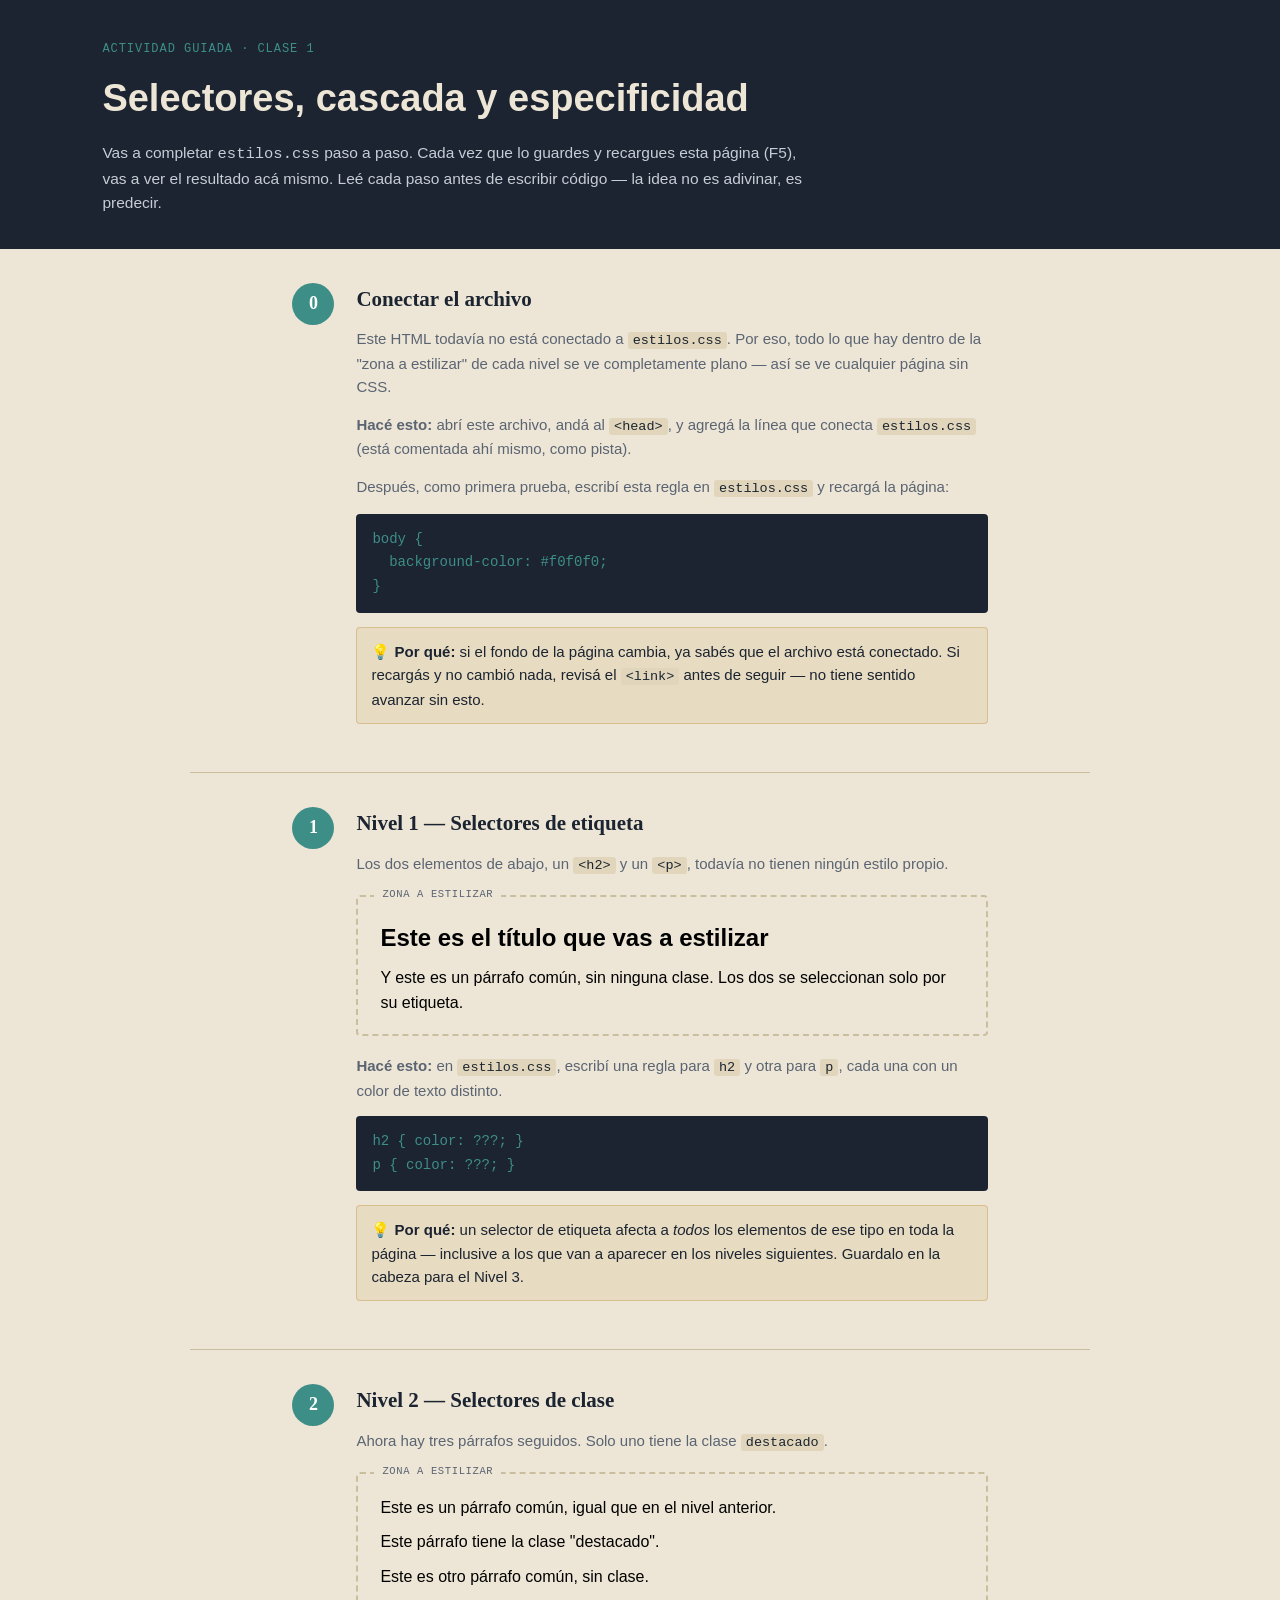
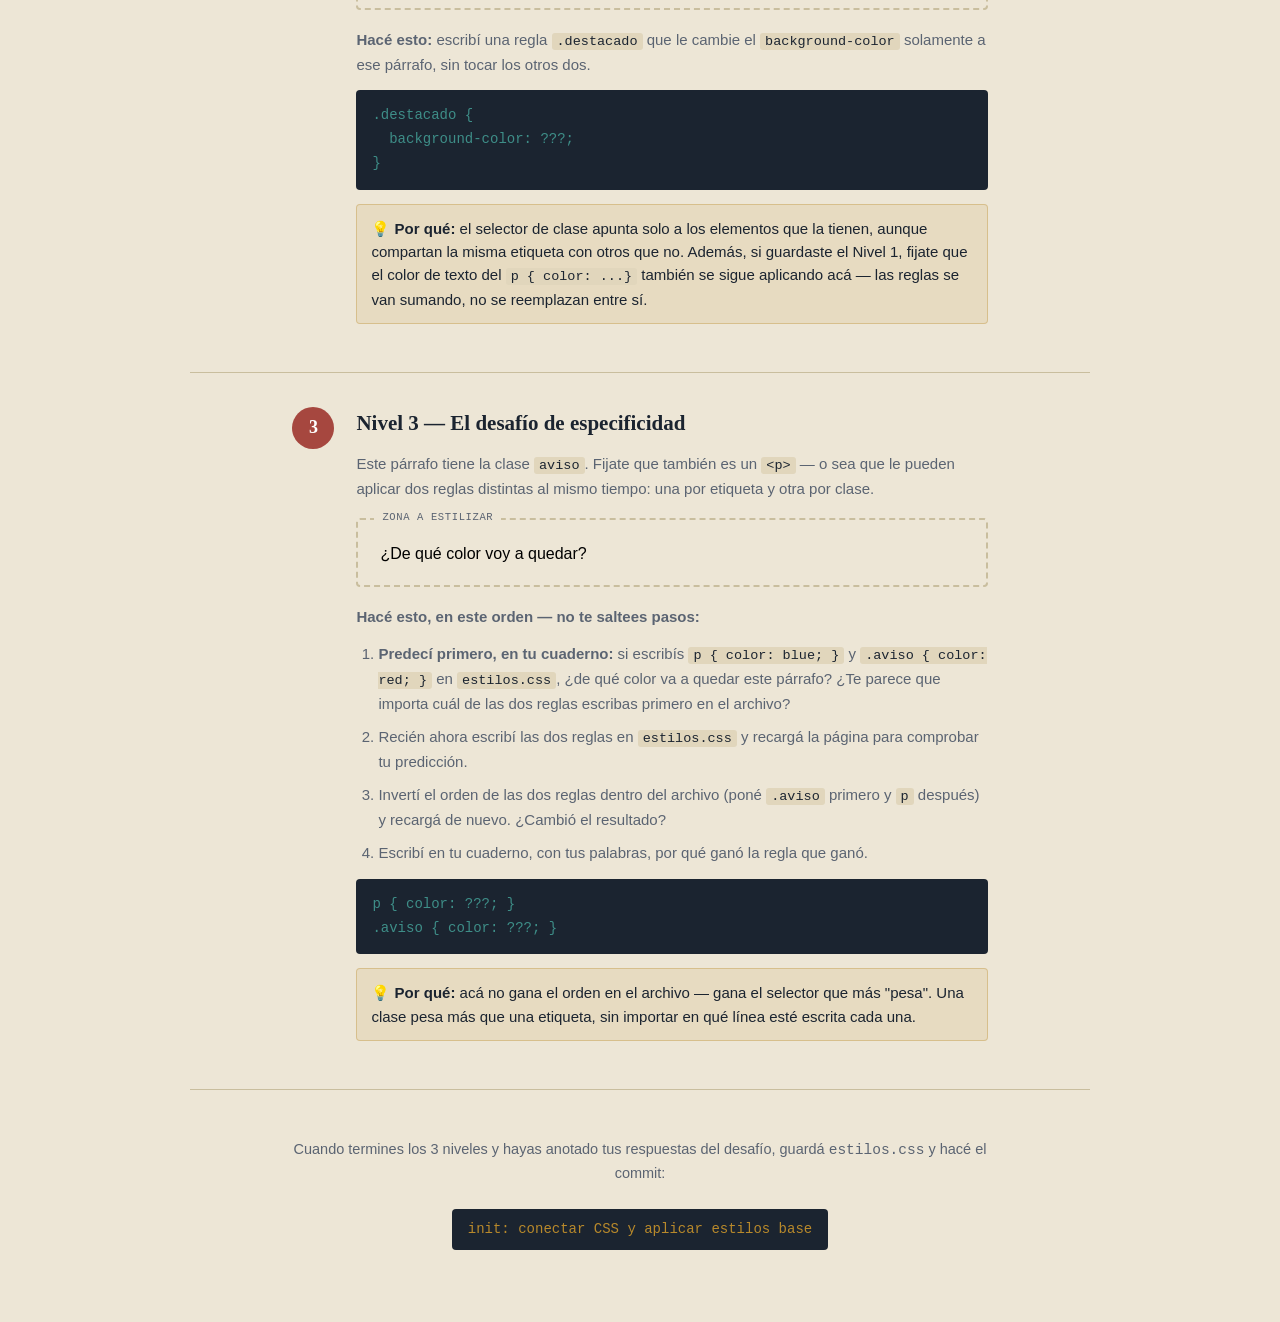
==== Clases/4°_semana/index.html @ 77b89332 "Add week 4 CSS activity files Add Clase 1 activity for selectors and specificity under Clases/4º_sem" ====
<!DOCTYPE html>
<html lang="es">
<head>
<meta charset="UTF-8">
<meta name="viewport" content="width=device-width, initial-scale=1.0">
<title>Actividad Clase 1 · Selectores y especificidad</title>
<link rel="stylesheet" href="guia.css">
<!--
  PASO 0 — todavía falta esta línea acá abajo:
  <link rel="stylesheet" href="estilos.css">
  Fijate cómo está escrita la línea de arriba (la de guia.css) para copiar el mismo formato.
-->
</head>
<body>

<header class="paso-header">
  <p class="eyebrow">Actividad guiada · Clase 1</p>
  <h1>Selectores, cascada y especificidad</h1>
  <p class="intro">Vas a completar <code>estilos.css</code> paso a paso. Cada vez que lo guardes y recargues esta página (F5), vas a ver el resultado acá mismo. Leé cada paso antes de escribir código — la idea no es adivinar, es predecir.</p>
</header>

<section class="paso" id="paso-0">
  <div class="paso-numero">0</div>
  <div class="paso-contenido">
    <h3 class="paso-titulo">Conectar el archivo</h3>
    <p>Este HTML todavía no está conectado a <code>estilos.css</code>. Por eso, todo lo que hay dentro de la "zona a estilizar" de cada nivel se ve completamente plano — así se ve cualquier página sin CSS.</p>
    <p><strong>Hacé esto:</strong> abrí este archivo, andá al <code>&lt;head&gt;</code>, y agregá la línea que conecta <code>estilos.css</code> (está comentada ahí mismo, como pista).</p>
    <p>Después, como primera prueba, escribí esta regla en <code>estilos.css</code> y recargá la página:</p>
    <div class="codigo-box">body {<br>&nbsp;&nbsp;background-color: #f0f0f0;<br>}</div>
    <p class="por-que">💡 <strong>Por qué:</strong> si el fondo de la página cambia, ya sabés que el archivo está conectado. Si recargás y no cambió nada, revisá el <code>&lt;link&gt;</code> antes de seguir — no tiene sentido avanzar sin esto.</p>
  </div>
</section>

<main class="contenido-real">

  <section class="paso" id="nivel-1">
    <div class="paso-numero">1</div>
    <div class="paso-contenido">
      <h3 class="paso-titulo">Nivel 1 — Selectores de etiqueta</h3>
      <p>Los dos elementos de abajo, un <code>&lt;h2&gt;</code> y un <code>&lt;p&gt;</code>, todavía no tienen ningún estilo propio.</p>

      <div class="zona-objetivo">
        <h2>Este es el título que vas a estilizar</h2>
        <p>Y este es un párrafo común, sin ninguna clase. Los dos se seleccionan solo por su etiqueta.</p>
      </div>

      <p><strong>Hacé esto:</strong> en <code>estilos.css</code>, escribí una regla para <code>h2</code> y otra para <code>p</code>, cada una con un color de texto distinto.</p>
      <div class="codigo-box">h2 { color: ???; }<br>p { color: ???; }</div>
      <p class="por-que">💡 <strong>Por qué:</strong> un selector de etiqueta afecta a <em>todos</em> los elementos de ese tipo en toda la página — inclusive a los que van a aparecer en los niveles siguientes. Guardalo en la cabeza para el Nivel 3.</p>
    </div>
  </section>

  <section class="paso" id="nivel-2">
    <div class="paso-numero">2</div>
    <div class="paso-contenido">
      <h3 class="paso-titulo">Nivel 2 — Selectores de clase</h3>
      <p>Ahora hay tres párrafos seguidos. Solo uno tiene la clase <code>destacado</code>.</p>

      <div class="zona-objetivo">
        <p>Este es un párrafo común, igual que en el nivel anterior.</p>
        <p class="destacado">Este párrafo tiene la clase "destacado".</p>
        <p>Este es otro párrafo común, sin clase.</p>
      </div>

      <p><strong>Hacé esto:</strong> escribí una regla <code>.destacado</code> que le cambie el <code>background-color</code> solamente a ese párrafo, sin tocar los otros dos.</p>
      <div class="codigo-box">.destacado {<br>&nbsp;&nbsp;background-color: ???;<br>}</div>
      <p class="por-que">💡 <strong>Por qué:</strong> el selector de clase apunta solo a los elementos que la tienen, aunque compartan la misma etiqueta con otros que no. Además, si guardaste el Nivel 1, fijate que el color de texto del <code>p { color: ...}</code> también se sigue aplicando acá — las reglas se van sumando, no se reemplazan entre sí.</p>
    </div>
  </section>

  <section class="paso desafio" id="nivel-3">
    <div class="paso-numero reto">3</div>
    <div class="paso-contenido">
      <h3 class="paso-titulo">Nivel 3 — El desafío de especificidad</h3>
      <p>Este párrafo tiene la clase <code>aviso</code>. Fijate que también es un <code>&lt;p&gt;</code> — o sea que le pueden aplicar dos reglas distintas al mismo tiempo: una por etiqueta y otra por clase.</p>

      <div class="zona-objetivo">
        <p class="aviso">¿De qué color voy a quedar?</p>
      </div>

      <p><strong>Hacé esto, en este orden — no te saltees pasos:</strong></p>
      <ol>
        <li><strong>Predecí primero, en tu cuaderno:</strong> si escribís <code>p { color: blue; }</code> y <code>.aviso { color: red; }</code> en <code>estilos.css</code>, ¿de qué color va a quedar este párrafo? ¿Te parece que importa cuál de las dos reglas escribas primero en el archivo?</li>
        <li>Recién ahora escribí las dos reglas en <code>estilos.css</code> y recargá la página para comprobar tu predicción.</li>
        <li>Invertí el orden de las dos reglas dentro del archivo (poné <code>.aviso</code> primero y <code>p</code> después) y recargá de nuevo. ¿Cambió el resultado?</li>
        <li>Escribí en tu cuaderno, con tus palabras, por qué ganó la regla que ganó.</li>
      </ol>
      <div class="codigo-box">p { color: ???; }<br>.aviso { color: ???; }</div>
      <p class="por-que">💡 <strong>Por qué:</strong> acá no gana el orden en el archivo — gana el selector que más "pesa". Una clase pesa más que una etiqueta, sin importar en qué línea esté escrita cada una.</p>
    </div>
  </section>

</main>

<footer class="cierre">
  <p>Cuando termines los 3 niveles y hayas anotado tus respuestas del desafío, guardá <code>estilos.css</code> y hacé el commit:</p>
  <p class="commit-msg">init: conectar CSS y aplicar estilos base</p>
</footer>

</body>
</html>
---- Clases/4°_semana/guia.css ----
/* ============================================================
   guia.css
   Este archivo YA está conectado y estiliza únicamente los
   cuadros de instrucciones (clases .paso-*, .codigo-box, etc.).
   A propósito NO toca los elementos "h2", "p" sueltos ni
   ".destacado" / ".aviso" dentro de .zona-objetivo — esos quedan
   en blanco para que el alumno los estilice desde estilos.css.
   No hace falta tocar este archivo durante la actividad.
   ============================================================ */

:root{
  --ink:#1B2430;
  --paper:#EDE6D6;
  --paper-dark:#E1D6BC;
  --gold:#B8892B;
  --signal:#3E8E88;
  --crimson:#A6473F;
  --ink-soft:#5B6472;
  --line:#C9BE9E;
}

*{box-sizing:border-box;}
body{
  margin:0;
  background:var(--paper);
  font-family:'Segoe UI', Arial, sans-serif;
  line-height:1.55;
}

/* ---------- encabezado de la página ---------- */
.paso-header{
  background:var(--ink);color:var(--paper);
  padding:40px 8vw 34px;
}
.paso-header .eyebrow{
  font-family:'Courier New', monospace;font-size:12px;letter-spacing:.08em;
  text-transform:uppercase;color:var(--signal);margin:0 0 10px;
}
.paso-header h1{font-size:clamp(26px,4vw,38px);margin:0 0 14px;font-weight:700;}
.paso-header .intro{max-width:720px;color:#C7CDD6;font-size:15.5px;margin:0;}

/* ---------- estructura de cada paso ---------- */
.paso{
  display:flex;gap:22px;max-width:900px;margin:0 auto;padding:34px 8vw;
  border-bottom:1px solid var(--line);
}
.paso-numero{
  flex-shrink:0;width:42px;height:42px;border-radius:50%;
  background:var(--signal);color:#fff;font-weight:700;font-size:18px;
  display:flex;align-items:center;justify-content:center;
  font-family:Georgia, serif;
}
.paso.desafio .paso-numero.reto{background:var(--crimson);}

.paso-contenido{flex:1;min-width:0;}
.paso-titulo{
  font-size:21px;margin:0 0 12px;color:var(--ink);font-family:Georgia, serif;
}

/* Ojo: selector de HIJO DIRECTO (>) a propósito, para no afectar
   los <p> que están DENTRO de .zona-objetivo (esos son del alumno) */
.paso-contenido > p{
  color:var(--ink-soft);font-size:15px;margin:0 0 14px;
}
.paso-contenido > ol{
  color:var(--ink-soft);font-size:15px;padding-left:22px;margin:0 0 14px;
}
.paso-contenido > ol li{margin-bottom:10px;}
.paso-contenido code{
  font-family:'Courier New', monospace;background:var(--paper-dark);
  padding:1px 5px;border-radius:3px;font-size:13.5px;color:var(--ink);
}

.codigo-box{
  font-family:'Courier New', monospace;font-size:14px;
  background:var(--ink);color:var(--signal);
  padding:14px 16px;border-radius:4px;margin:0 0 14px;
  white-space:pre-wrap;line-height:1.7;
}

.por-que{
  background:rgba(184,137,43,.12);border:1px solid rgba(184,137,43,.35);
  padding:12px 14px;border-radius:4px;color:var(--ink) !important;
  font-size:14px;
}

/* ---------- la zona que el alumno tiene que estilizar ----------
   Solo margen/relleno/borde de layout. CERO color o background
   sobre h2, p, .destacado o .aviso: eso lo define el alumno. */
.zona-objetivo{
  position:relative;
  border:2px dashed var(--line);
  border-radius:4px;
  padding:22px 22px 18px;
  margin:18px 0;
}
.zona-objetivo::before{
  content:"ZONA A ESTILIZAR";
  position:absolute;top:-11px;left:16px;
  background:var(--paper);padding:0 8px;
  font-family:'Courier New', monospace;font-size:10.5px;
  letter-spacing:.06em;color:var(--ink-soft);
}
.zona-objetivo > *{margin:0 0 10px;}
.zona-objetivo > *:last-child{margin-bottom:0;}

/* ---------- cierre ---------- */
.cierre{
  max-width:900px;margin:0 auto;padding:34px 8vw 60px;
  text-align:center;color:var(--ink-soft);font-size:14.5px;
}
.cierre .commit-msg{
  display:inline-block;margin-top:10px;font-family:'Courier New', monospace;
  background:var(--ink);color:var(--gold);padding:10px 16px;border-radius:4px;
  font-size:14px;
}
---- Clases/4°_semana/estilos.css ----
/* ============================================================
   estilos.css
   Este es TU archivo. Anda completándolo a medida que avanzás
   por la página. Guardalo y recargá el navegador (F5) después
   de cada cambio para ver el resultado.
   ============================================================ */

/* Paso 0: probá esto primero para confirmar que estás conectado */


/* Nivel 1: selectores de etiqueta (h2 y p) */


/* Nivel 2: selector de clase (.destacado) */


/* Nivel 3: el desafío de especificidad (p y .aviso) */
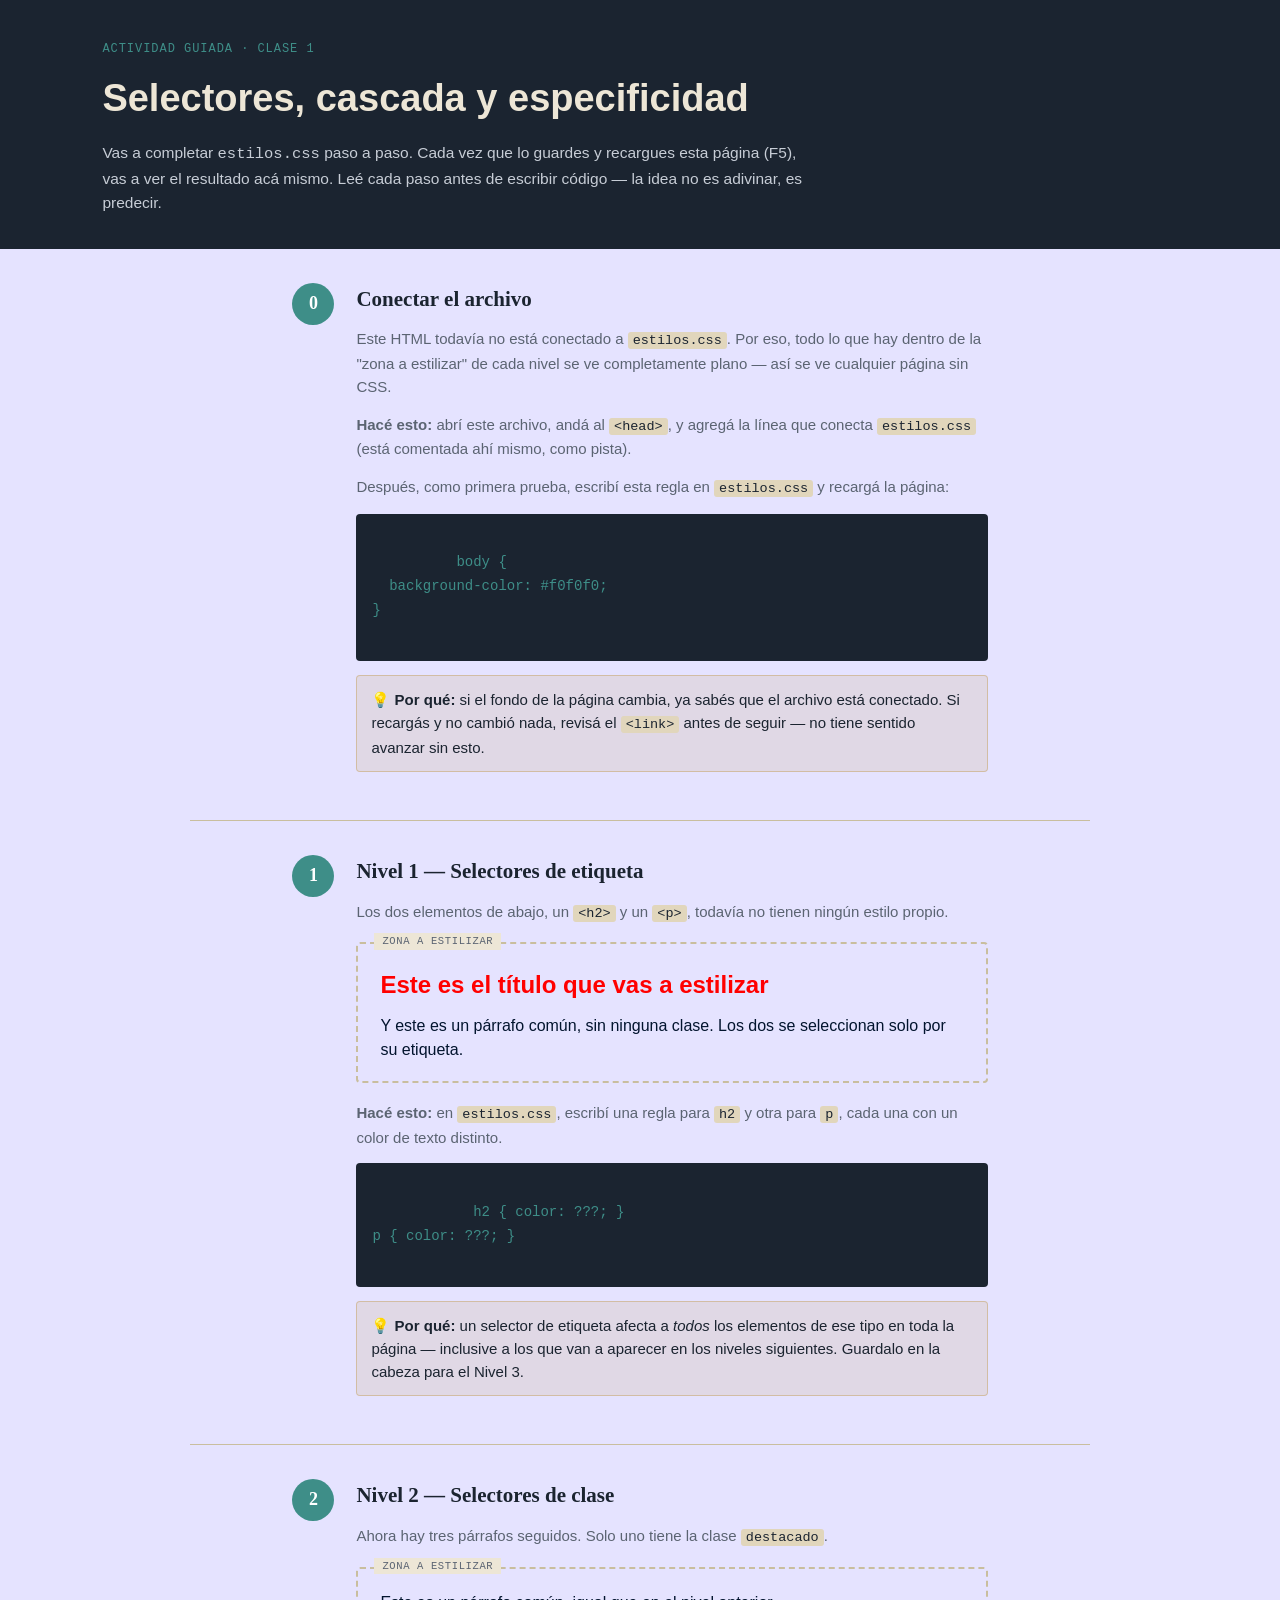
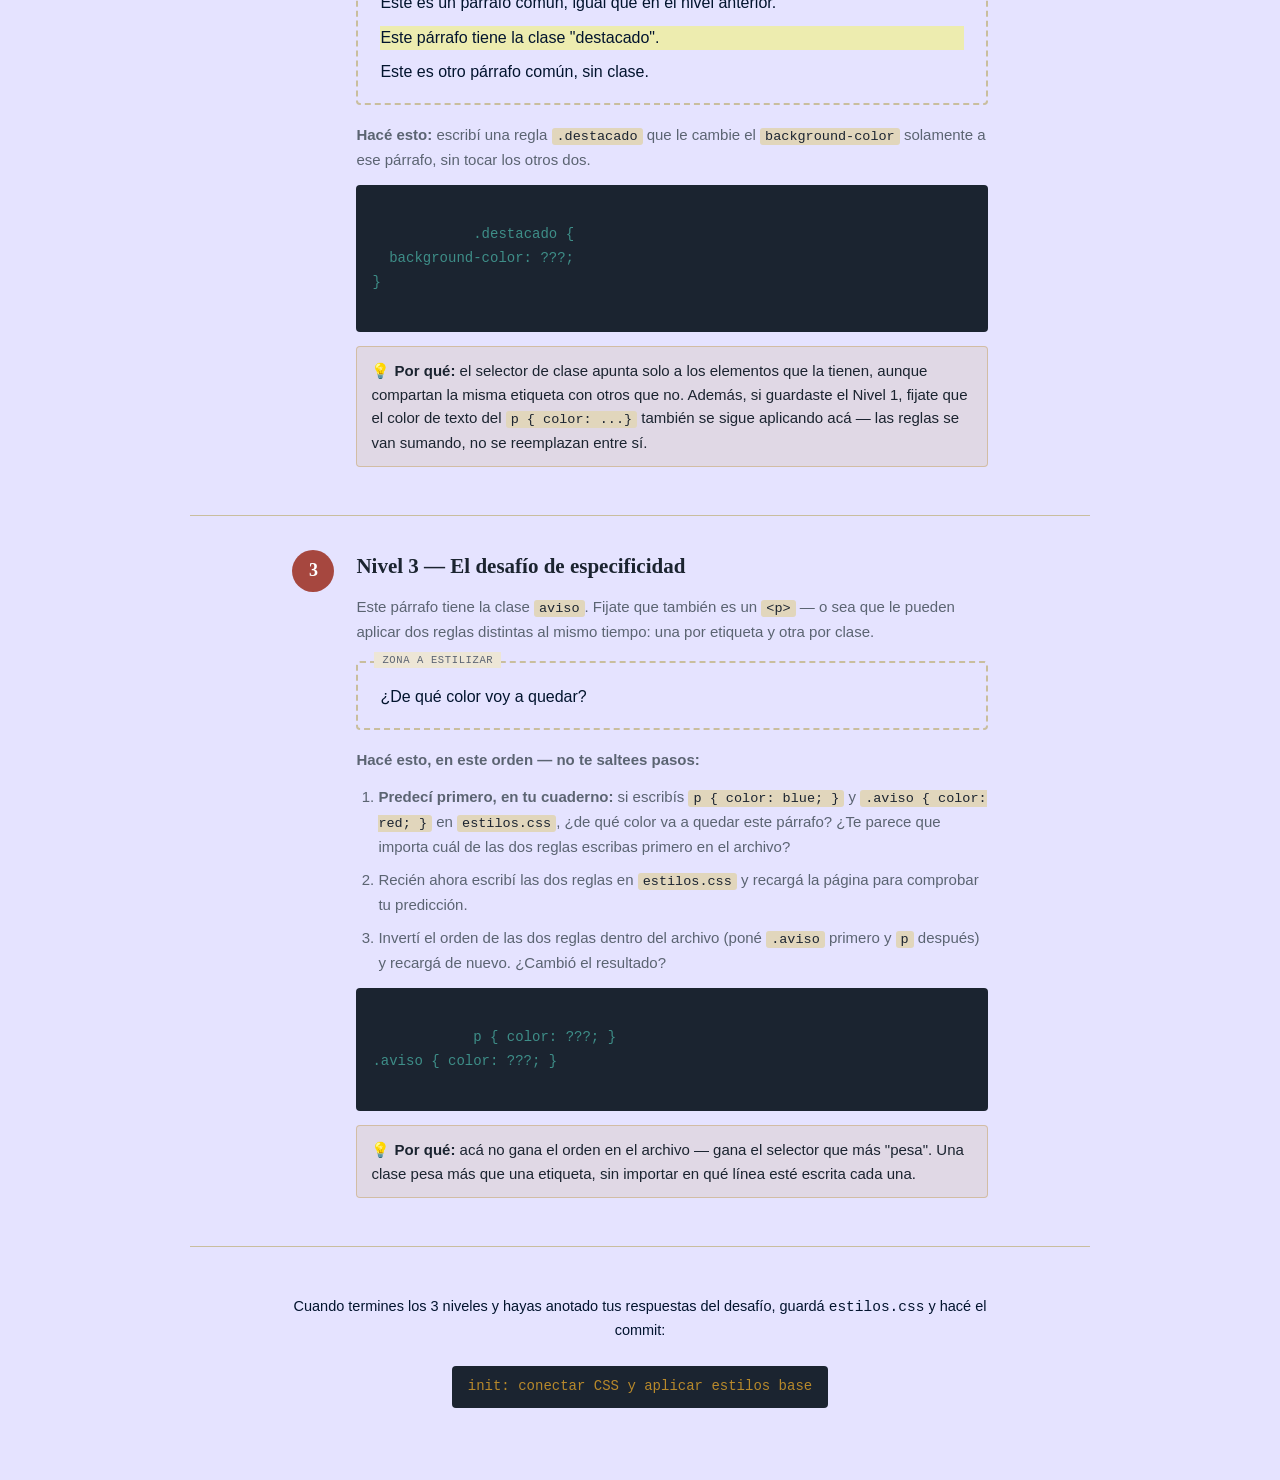
==== commit 03b19d56: "Ejercicio de clase 4 resuelto" ====
--- a/Clases/4°_semana/index.html
+++ b/Clases/4°_semana/index.html
@@ -1,101 +1,181 @@
-<!DOCTYPE html>
+<!doctype html>
 <html lang="es">
-<head>
-<meta charset="UTF-8">
-<meta name="viewport" content="width=device-width, initial-scale=1.0">
-<title>Actividad Clase 1 · Selectores y especificidad</title>
-<link rel="stylesheet" href="guia.css">
-<!--
+  <head>
+    <meta charset="UTF-8" />
+    <meta name="viewport" content="width=device-width, initial-scale=1.0" />
+    <title>Actividad Clase 1 · Selectores y especificidad</title>
+    <link rel="stylesheet" href="guia.css" />
+    <link rel="stylesheet" href="estilos.css" />
+    <!--
   PASO 0 — todavía falta esta línea acá abajo:
   <link rel="stylesheet" href="estilos.css">
   Fijate cómo está escrita la línea de arriba (la de guia.css) para copiar el mismo formato.
 -->
-</head>
-<body>
+  </head>
+  <body>
+    <header class="paso-header">
+      <p class="eyebrow">Actividad guiada · Clase 1</p>
+      <h1>Selectores, cascada y especificidad</h1>
+      <p class="intro">
+        Vas a completar <code>estilos.css</code> paso a paso. Cada vez que lo
+        guardes y recargues esta página (F5), vas a ver el resultado acá mismo.
+        Leé cada paso antes de escribir código — la idea no es adivinar, es
+        predecir.
+      </p>
+    </header>
 
-<header class="paso-header">
-  <p class="eyebrow">Actividad guiada · Clase 1</p>
-  <h1>Selectores, cascada y especificidad</h1>
-  <p class="intro">Vas a completar <code>estilos.css</code> paso a paso. Cada vez que lo guardes y recargues esta página (F5), vas a ver el resultado acá mismo. Leé cada paso antes de escribir código — la idea no es adivinar, es predecir.</p>
-</header>
+    <section class="paso" id="paso-0">
+      <div class="paso-numero">0</div>
+      <div class="paso-contenido">
+        <h3 class="paso-titulo">Conectar el archivo</h3>
+        <p>
+          Este HTML todavía no está conectado a <code>estilos.css</code>. Por
+          eso, todo lo que hay dentro de la "zona a estilizar" de cada nivel se
+          ve completamente plano — así se ve cualquier página sin CSS.
+        </p>
+        <p>
+          <strong>Hacé esto:</strong> abrí este archivo, andá al
+          <code>&lt;head&gt;</code>, y agregá la línea que conecta
+          <code>estilos.css</code> (está comentada ahí mismo, como pista).
+        </p>
+        <p>
+          Después, como primera prueba, escribí esta regla en
+          <code>estilos.css</code> y recargá la página:
+        </p>
+        <div class="codigo-box">
+          body {<br />&nbsp;&nbsp;background-color: #f0f0f0;<br />}
+        </div>
+        <p class="por-que">
+          💡 <strong>Por qué:</strong> si el fondo de la página cambia, ya sabés
+          que el archivo está conectado. Si recargás y no cambió nada, revisá el
+          <code>&lt;link&gt;</code> antes de seguir — no tiene sentido avanzar
+          sin esto.
+        </p>
+      </div>
+    </section>
 
-<section class="paso" id="paso-0">
-  <div class="paso-numero">0</div>
-  <div class="paso-contenido">
-    <h3 class="paso-titulo">Conectar el archivo</h3>
-    <p>Este HTML todavía no está conectado a <code>estilos.css</code>. Por eso, todo lo que hay dentro de la "zona a estilizar" de cada nivel se ve completamente plano — así se ve cualquier página sin CSS.</p>
-    <p><strong>Hacé esto:</strong> abrí este archivo, andá al <code>&lt;head&gt;</code>, y agregá la línea que conecta <code>estilos.css</code> (está comentada ahí mismo, como pista).</p>
-    <p>Después, como primera prueba, escribí esta regla en <code>estilos.css</code> y recargá la página:</p>
-    <div class="codigo-box">body {<br>&nbsp;&nbsp;background-color: #f0f0f0;<br>}</div>
-    <p class="por-que">💡 <strong>Por qué:</strong> si el fondo de la página cambia, ya sabés que el archivo está conectado. Si recargás y no cambió nada, revisá el <code>&lt;link&gt;</code> antes de seguir — no tiene sentido avanzar sin esto.</p>
-  </div>
-</section>
+    <main class="contenido-real">
+      <section class="paso" id="nivel-1">
+        <div class="paso-numero">1</div>
+        <div class="paso-contenido">
+          <h3 class="paso-titulo">Nivel 1 — Selectores de etiqueta</h3>
+          <p>
+            Los dos elementos de abajo, un <code>&lt;h2&gt;</code> y un
+            <code>&lt;p&gt;</code>, todavía no tienen ningún estilo propio.
+          </p>
 
-<main class="contenido-real">
+          <div class="zona-objetivo">
+            <h2>Este es el título que vas a estilizar</h2>
+            <p>
+              Y este es un párrafo común, sin ninguna clase. Los dos se
+              seleccionan solo por su etiqueta.
+            </p>
+          </div>
 
-  <section class="paso" id="nivel-1">
-    <div class="paso-numero">1</div>
-    <div class="paso-contenido">
-      <h3 class="paso-titulo">Nivel 1 — Selectores de etiqueta</h3>
-      <p>Los dos elementos de abajo, un <code>&lt;h2&gt;</code> y un <code>&lt;p&gt;</code>, todavía no tienen ningún estilo propio.</p>
+          <p>
+            <strong>Hacé esto:</strong> en <code>estilos.css</code>, escribí una
+            regla para <code>h2</code> y otra para <code>p</code>, cada una con
+            un color de texto distinto.
+          </p>
+          <div class="codigo-box">
+            h2 { color: ???; }<br />p { color: ???; }
+          </div>
+          <p class="por-que">
+            💡 <strong>Por qué:</strong> un selector de etiqueta afecta a
+            <em>todos</em> los elementos de ese tipo en toda la página —
+            inclusive a los que van a aparecer en los niveles siguientes.
+            Guardalo en la cabeza para el Nivel 3.
+          </p>
+        </div>
+      </section>
 
-      <div class="zona-objetivo">
-        <h2>Este es el título que vas a estilizar</h2>
-        <p>Y este es un párrafo común, sin ninguna clase. Los dos se seleccionan solo por su etiqueta.</p>
-      </div>
+      <section class="paso" id="nivel-2">
+        <div class="paso-numero">2</div>
+        <div class="paso-contenido">
+          <h3 class="paso-titulo">Nivel 2 — Selectores de clase</h3>
+          <p>
+            Ahora hay tres párrafos seguidos. Solo uno tiene la clase
+            <code>destacado</code>.
+          </p>
 
-      <p><strong>Hacé esto:</strong> en <code>estilos.css</code>, escribí una regla para <code>h2</code> y otra para <code>p</code>, cada una con un color de texto distinto.</p>
-      <div class="codigo-box">h2 { color: ???; }<br>p { color: ???; }</div>
-      <p class="por-que">💡 <strong>Por qué:</strong> un selector de etiqueta afecta a <em>todos</em> los elementos de ese tipo en toda la página — inclusive a los que van a aparecer en los niveles siguientes. Guardalo en la cabeza para el Nivel 3.</p>
-    </div>
-  </section>
+          <div class="zona-objetivo">
+            <p>Este es un párrafo común, igual que en el nivel anterior.</p>
+            <p class="destacado">Este párrafo tiene la clase "destacado".</p>
+            <p>Este es otro párrafo común, sin clase.</p>
+          </div>
 
-  <section class="paso" id="nivel-2">
-    <div class="paso-numero">2</div>
-    <div class="paso-contenido">
-      <h3 class="paso-titulo">Nivel 2 — Selectores de clase</h3>
-      <p>Ahora hay tres párrafos seguidos. Solo uno tiene la clase <code>destacado</code>.</p>
+          <p>
+            <strong>Hacé esto:</strong> escribí una regla
+            <code>.destacado</code> que le cambie el
+            <code>background-color</code> solamente a ese párrafo, sin tocar los
+            otros dos.
+          </p>
+          <div class="codigo-box">
+            .destacado {<br />&nbsp;&nbsp;background-color: ???;<br />}
+          </div>
+          <p class="por-que">
+            💡 <strong>Por qué:</strong> el selector de clase apunta solo a los
+            elementos que la tienen, aunque compartan la misma etiqueta con
+            otros que no. Además, si guardaste el Nivel 1, fijate que el color
+            de texto del <code>p { color: ...}</code> también se sigue aplicando
+            acá — las reglas se van sumando, no se reemplazan entre sí.
+          </p>
+        </div>
+      </section>
 
-      <div class="zona-objetivo">
-        <p>Este es un párrafo común, igual que en el nivel anterior.</p>
-        <p class="destacado">Este párrafo tiene la clase "destacado".</p>
-        <p>Este es otro párrafo común, sin clase.</p>
-      </div>
+      <section class="paso desafio" id="nivel-3">
+        <div class="paso-numero reto">3</div>
+        <div class="paso-contenido">
+          <h3 class="paso-titulo">Nivel 3 — El desafío de especificidad</h3>
+          <p>
+            Este párrafo tiene la clase <code>aviso</code>. Fijate que también
+            es un <code>&lt;p&gt;</code> — o sea que le pueden aplicar dos
+            reglas distintas al mismo tiempo: una por etiqueta y otra por clase.
+          </p>
 
-      <p><strong>Hacé esto:</strong> escribí una regla <code>.destacado</code> que le cambie el <code>background-color</code> solamente a ese párrafo, sin tocar los otros dos.</p>
-      <div class="codigo-box">.destacado {<br>&nbsp;&nbsp;background-color: ???;<br>}</div>
-      <p class="por-que">💡 <strong>Por qué:</strong> el selector de clase apunta solo a los elementos que la tienen, aunque compartan la misma etiqueta con otros que no. Además, si guardaste el Nivel 1, fijate que el color de texto del <code>p { color: ...}</code> también se sigue aplicando acá — las reglas se van sumando, no se reemplazan entre sí.</p>
-    </div>
-  </section>
+          <div class="zona-objetivo">
+            <p class="aviso">¿De qué color voy a quedar?</p>
+          </div>
 
-  <section class="paso desafio" id="nivel-3">
-    <div class="paso-numero reto">3</div>
-    <div class="paso-contenido">
-      <h3 class="paso-titulo">Nivel 3 — El desafío de especificidad</h3>
-      <p>Este párrafo tiene la clase <code>aviso</code>. Fijate que también es un <code>&lt;p&gt;</code> — o sea que le pueden aplicar dos reglas distintas al mismo tiempo: una por etiqueta y otra por clase.</p>
+          <p>
+            <strong>Hacé esto, en este orden — no te saltees pasos:</strong>
+          </p>
+          <ol>
+            <li>
+              <strong>Predecí primero, en tu cuaderno:</strong> si escribís
+              <code>p { color: blue; }</code> y
+              <code>.aviso { color: red; }</code> en <code>estilos.css</code>,
+              ¿de qué color va a quedar este párrafo? ¿Te parece que importa
+              cuál de las dos reglas escribas primero en el archivo?
+            </li>
+            <li>
+              Recién ahora escribí las dos reglas en <code>estilos.css</code> y
+              recargá la página para comprobar tu predicción.
+            </li>
+            <li>
+              Invertí el orden de las dos reglas dentro del archivo (poné
+              <code>.aviso</code> primero y <code>p</code> después) y recargá de
+              nuevo. ¿Cambió el resultado?
+            </li>
+          </ol>
+          <div class="codigo-box">
+            p { color: ???; }<br />.aviso { color: ???; }
+          </div>
+          <p class="por-que">
+            💡 <strong>Por qué:</strong> acá no gana el orden en el archivo —
+            gana el selector que más "pesa". Una clase pesa más que una
+            etiqueta, sin importar en qué línea esté escrita cada una.
+          </p>
+        </div>
+      </section>
+    </main>
 
-      <div class="zona-objetivo">
-        <p class="aviso">¿De qué color voy a quedar?</p>
-      </div>
-
-      <p><strong>Hacé esto, en este orden — no te saltees pasos:</strong></p>
-      <ol>
-        <li><strong>Predecí primero, en tu cuaderno:</strong> si escribís <code>p { color: blue; }</code> y <code>.aviso { color: red; }</code> en <code>estilos.css</code>, ¿de qué color va a quedar este párrafo? ¿Te parece que importa cuál de las dos reglas escribas primero en el archivo?</li>
-        <li>Recién ahora escribí las dos reglas en <code>estilos.css</code> y recargá la página para comprobar tu predicción.</li>
-        <li>Invertí el orden de las dos reglas dentro del archivo (poné <code>.aviso</code> primero y <code>p</code> después) y recargá de nuevo. ¿Cambió el resultado?</li>
-        <li>Escribí en tu cuaderno, con tus palabras, por qué ganó la regla que ganó.</li>
-      </ol>
-      <div class="codigo-box">p { color: ???; }<br>.aviso { color: ???; }</div>
-      <p class="por-que">💡 <strong>Por qué:</strong> acá no gana el orden en el archivo — gana el selector que más "pesa". Una clase pesa más que una etiqueta, sin importar en qué línea esté escrita cada una.</p>
-    </div>
-  </section>
-
-</main>
-
-<footer class="cierre">
-  <p>Cuando termines los 3 niveles y hayas anotado tus respuestas del desafío, guardá <code>estilos.css</code> y hacé el commit:</p>
-  <p class="commit-msg">init: conectar CSS y aplicar estilos base</p>
-</footer>
-
-</body>
+    <footer class="cierre">
+      <p>
+        Cuando termines los 3 niveles y hayas anotado tus respuestas del
+        desafío, guardá <code>estilos.css</code> y hacé el commit:
+      </p>
+      <p class="commit-msg">init: conectar CSS y aplicar estilos base</p>
+    </footer>
+  </body>
 </html>
--- a/Clases/4°_semana/estilos.css
+++ b/Clases/4°_semana/estilos.css
@@ -7,12 +7,21 @@
 
 /* Paso 0: probá esto primero para confirmar que estás conectado */
 
-
+body {
+  background-color: #e5e3ff;
+}
 /* Nivel 1: selectores de etiqueta (h2 y p) */
 
-
+h2 {
+  color: #ff0000;
+}
+p {
+  color: #02142e;
+}
 /* Nivel 2: selector de clase (.destacado) */
 
+.destacado {
+  background-color: #ffff0050;
+}
 
 /* Nivel 3: el desafío de especificidad (p y .aviso) */
-
--- a/Clases/4°_semana/estilos.css
+++ b/Clases/4°_semana/estilos.css
@@ -7,12 +7,21 @@
 
 /* Paso 0: probá esto primero para confirmar que estás conectado */
 
-
+body {
+  background-color: #e5e3ff;
+}
 /* Nivel 1: selectores de etiqueta (h2 y p) */
 
-
+h2 {
+  color: #ff0000;
+}
+p {
+  color: #02142e;
+}
 /* Nivel 2: selector de clase (.destacado) */
 
+.destacado {
+  background-color: #ffff0050;
+}
 
 /* Nivel 3: el desafío de especificidad (p y .aviso) */
-
